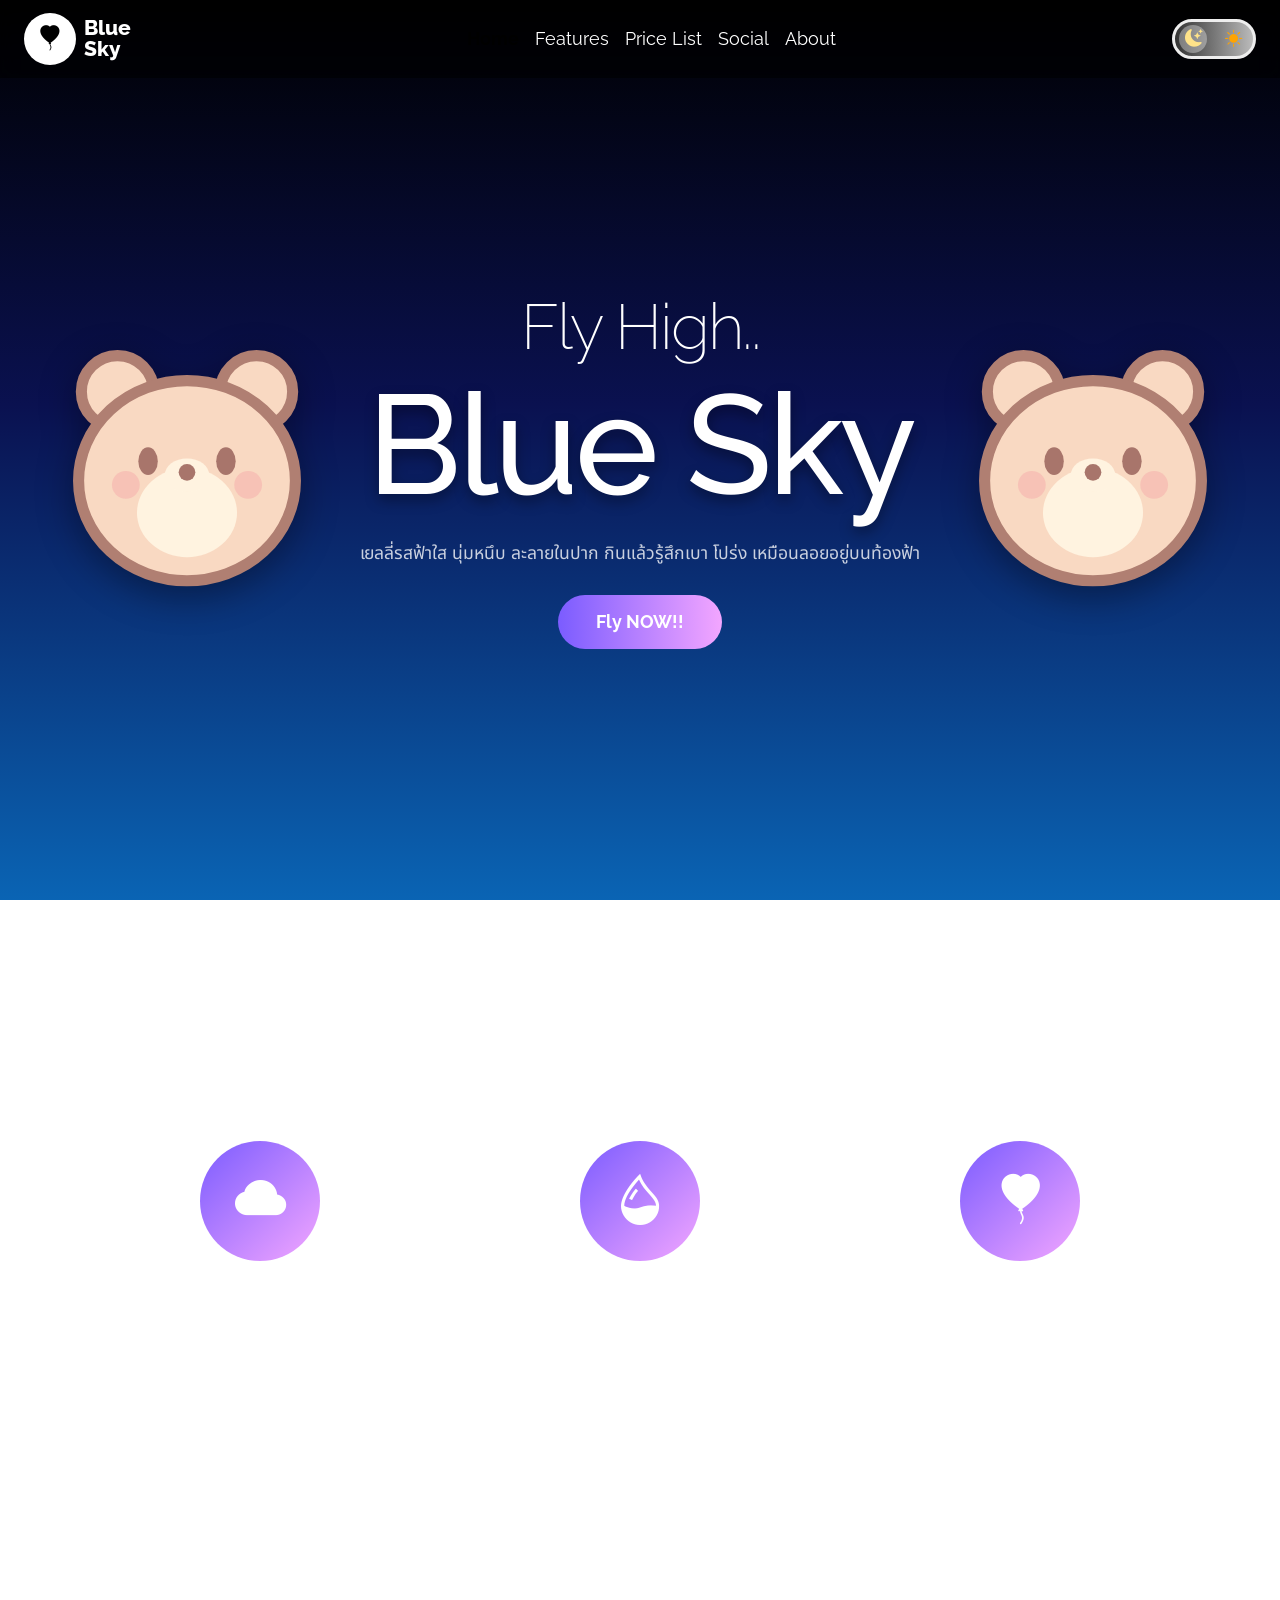
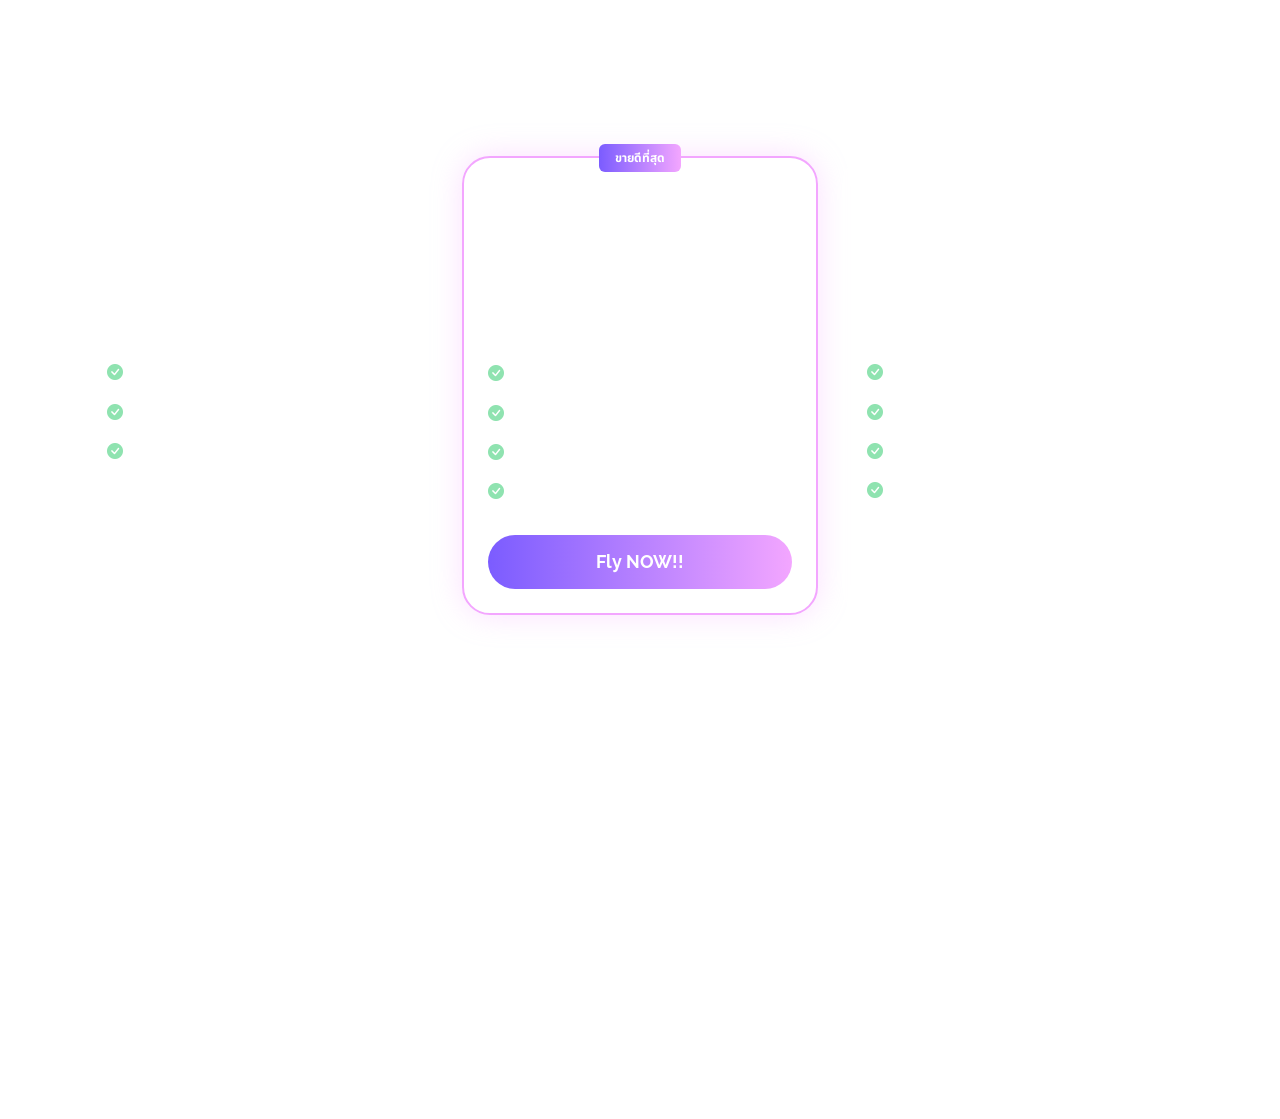
==== index.html @ d8a8af66 "Add files via upload" ====
<!DOCTYPE html>
<html lang="th" data-theme="dark">
<head>
  <meta charset="UTF-8">
  <meta name="viewport" content="width=device-width, initial-scale=1">
  <title>Blue Sky — เยลลี่ที่กินแล้วลอย</title>
  <link href="https://cdn.jsdelivr.net/npm/bootstrap@5.3.3/dist/css/bootstrap.min.css" rel="stylesheet">
  <link href="https://cdn.jsdelivr.net/npm/bootstrap-icons@1.11.3/font/bootstrap-icons.min.css" rel="stylesheet">
  <link href="https://fonts.googleapis.com/css2?family=Raleway:wght@200;400;500;700;800&family=Noto+Sans+Thai:wght@300;400;600;700&display=swap" rel="stylesheet">
  <link href="style.css" rel="stylesheet">
</head>
<body>
<nav class="navbar navbar-expand-lg navbar-bs sticky-top">
  <div class="container-fluid px-3 px-lg-4">
    <a class="navbar-brand d-flex align-items-center gap-2" href="index.html#home">
      <!-- TODO: เปลี่ยน placeholder เป็นโลโก้จริง เช่น <img src="images/logo.png" ...> -->
      <span class="brand-logo"><i class="bi bi-balloon-heart-fill"></i></span>
      <span class="brand-text">Blue<br>Sky</span>
    </a>
    <button class="navbar-toggler" type="button" data-bs-toggle="collapse" data-bs-target="#mainNav" aria-controls="mainNav" aria-expanded="false" aria-label="เปิดเมนู">
      <span class="navbar-toggler-icon"></span>
    </button>
    <div class="collapse navbar-collapse" id="mainNav">
      <ul class="navbar-nav mx-auto">
        <li class="nav-item"><a class="nav-link active" href="index.html#home">Home</a></li>
        <li class="nav-item"><a class="nav-link" href="index.html#features">Features</a></li>
        <li class="nav-item"><a class="nav-link" href="index.html#pricing">Price List</a></li>
        <li class="nav-item"><a class="nav-link" href="index.html#social">Social</a></li>
        <li class="nav-item"><a class="nav-link " href="about.html">About</a></li>
      </ul>
      <div class="theme-toggle ms-lg-3 mt-3 mt-lg-0" id="themeToggle" role="button" tabindex="0" aria-label="สลับโหมดมืด/สว่าง">
        <i class="bi bi-moon-stars-fill moon"></i><i class="bi bi-brightness-high-fill sun"></i>
      </div>
    </div>
  </div>
</nav>

<!-- ================= HEADER / HERO ================= -->
<header id="home" class="hero">
  <div class="container-fluid px-lg-5">
    <div class="row align-items-center text-center g-4">
      <div class="col-lg-3 d-none d-lg-block"><svg class="mascot float-anim" viewBox="0 0 200 200" role="img" aria-label="mascot placeholder (เปลี่ยนเป็นรูปจริงได้)"><g stroke="#b07f72" stroke-width="8" stroke-linejoin="round"><circle cx="50" cy="48" r="26" fill="#f9d9c2"/><circle cx="150" cy="48" r="26" fill="#f9d9c2"/><ellipse cx="100" cy="112" rx="78" ry="72" fill="#f9d9c2"/></g><ellipse cx="100" cy="135" rx="36" ry="32" fill="#fff3e0"/><ellipse cx="72" cy="98" rx="7" ry="10" fill="#a8756b"/><ellipse cx="128" cy="98" rx="7" ry="10" fill="#a8756b"/><ellipse cx="100" cy="108" rx="16" ry="12" fill="#fff3e0"/><circle cx="100" cy="106" r="6" fill="#a8756b"/><circle cx="56" cy="115" r="10" fill="#f6b8b0" opacity=".7"/><circle cx="144" cy="115" r="10" fill="#f6b8b0" opacity=".7"/></svg></div>
      <div class="col-lg-6">
        <p class="hero-sub">Fly High..</p>
        <h1 class="hero-title">Blue Sky</h1>
        <p class="hero-desc text-soft">เยลลี่รสฟ้าใส นุ่มหนึบ ละลายในปาก กินแล้วรู้สึกเบา โปร่ง เหมือนลอยอยู่บนท้องฟ้า</p>
        <a href="#pricing" class="btn btn-fly">Fly NOW!!</a>
      </div>
      <div class="col-lg-3 d-none d-lg-block"><svg class="mascot float-anim flip" viewBox="0 0 200 200" role="img" aria-label="mascot placeholder (เปลี่ยนเป็นรูปจริงได้)"><g stroke="#b07f72" stroke-width="8" stroke-linejoin="round"><circle cx="50" cy="48" r="26" fill="#f9d9c2"/><circle cx="150" cy="48" r="26" fill="#f9d9c2"/><ellipse cx="100" cy="112" rx="78" ry="72" fill="#f9d9c2"/></g><ellipse cx="100" cy="135" rx="36" ry="32" fill="#fff3e0"/><ellipse cx="72" cy="98" rx="7" ry="10" fill="#a8756b"/><ellipse cx="128" cy="98" rx="7" ry="10" fill="#a8756b"/><ellipse cx="100" cy="108" rx="16" ry="12" fill="#fff3e0"/><circle cx="100" cy="106" r="6" fill="#a8756b"/><circle cx="56" cy="115" r="10" fill="#f6b8b0" opacity=".7"/><circle cx="144" cy="115" r="10" fill="#f6b8b0" opacity=".7"/></svg></div>
      <!-- มือถือ/แท็บเล็ต: แสดงน้องหมีด้านล่างแทน -->
      <div class="col-12 d-lg-none"><div class="row justify-content-center g-3">
        <div class="col-5 col-md-3"><svg class="mascot float-anim" viewBox="0 0 200 200" role="img" aria-label="mascot placeholder (เปลี่ยนเป็นรูปจริงได้)"><g stroke="#b07f72" stroke-width="8" stroke-linejoin="round"><circle cx="50" cy="48" r="26" fill="#f9d9c2"/><circle cx="150" cy="48" r="26" fill="#f9d9c2"/><ellipse cx="100" cy="112" rx="78" ry="72" fill="#f9d9c2"/></g><ellipse cx="100" cy="135" rx="36" ry="32" fill="#fff3e0"/><ellipse cx="72" cy="98" rx="7" ry="10" fill="#a8756b"/><ellipse cx="128" cy="98" rx="7" ry="10" fill="#a8756b"/><ellipse cx="100" cy="108" rx="16" ry="12" fill="#fff3e0"/><circle cx="100" cy="106" r="6" fill="#a8756b"/><circle cx="56" cy="115" r="10" fill="#f6b8b0" opacity=".7"/><circle cx="144" cy="115" r="10" fill="#f6b8b0" opacity=".7"/></svg></div><div class="col-5 col-md-3"><svg class="mascot float-anim flip" viewBox="0 0 200 200" role="img" aria-label="mascot placeholder (เปลี่ยนเป็นรูปจริงได้)"><g stroke="#b07f72" stroke-width="8" stroke-linejoin="round"><circle cx="50" cy="48" r="26" fill="#f9d9c2"/><circle cx="150" cy="48" r="26" fill="#f9d9c2"/><ellipse cx="100" cy="112" rx="78" ry="72" fill="#f9d9c2"/></g><ellipse cx="100" cy="135" rx="36" ry="32" fill="#fff3e0"/><ellipse cx="72" cy="98" rx="7" ry="10" fill="#a8756b"/><ellipse cx="128" cy="98" rx="7" ry="10" fill="#a8756b"/><ellipse cx="100" cy="108" rx="16" ry="12" fill="#fff3e0"/><circle cx="100" cy="106" r="6" fill="#a8756b"/><circle cx="56" cy="115" r="10" fill="#f6b8b0" opacity=".7"/><circle cx="144" cy="115" r="10" fill="#f6b8b0" opacity=".7"/></svg></div>
      </div></div>
    </div>
  </div>
</header>

<!-- ================= FEATURES ================= -->
<section id="features" class="section-pad">
  <div class="container">
    <div class="text-center mb-5">
      <h2 class="section-title">ทำไมต้อง Blue Sky</h2>
      <p class="text-soft">เยลลี่ที่ออกแบบมาให้ทุกคำ "เบา" และ "ลอย"</p>
    </div>
    <div class="row g-4">
      <div class="col-12 col-lg-4">
        <div class="glass-card p-4 text-center">
          <div class="feature-icon"><i class="bi bi-cloud-fill"></i></div>
          <h3 class="h4">นุ่มเบาเหมือนก้อนเมฆ</h3>
          <p class="text-soft mb-0">เนื้อเยลลี่นุ่มหนึบแต่ไม่เหนียวติดฟัน ละลายในปากอย่างอ่อนโยน ให้สัมผัสเบาโปร่งทุกคำ</p>
        </div>
      </div>
      <div class="col-12 col-lg-4">
        <div class="glass-card p-4 text-center">
          <div class="feature-icon"><i class="bi bi-droplet-half"></i></div>
          <h3 class="h4">รสฟ้าใส สดชื่น</h3>
          <p class="text-soft mb-0">กลิ่นและรสผลไม้เย็นสดชื่น หวานพอดี ไม่เลี่ยน เหมือนสูดอากาศท้องฟ้ายามเช้า</p>
        </div>
      </div>
      <div class="col-12 col-lg-4">
        <div class="glass-card p-4 text-center">
          <div class="feature-icon"><i class="bi bi-balloon-heart-fill"></i></div>
          <h3 class="h4">กินแล้วรู้สึกลอย</h3>
          <p class="text-soft mb-0">ดีไซน์รสชาติและบรรยากาศที่ทำให้ใจเบา ผ่อนคลาย เหมาะกับช่วงพักสมองหรือแบ่งปันกับเพื่อน</p>
        </div>
      </div>
    </div>
    <p class="text-center text-soft small mt-4 mb-0">* "ลอย" เป็นความรู้สึกเชิงอารมณ์ ไม่ใช่ผลทางการแพทย์</p>
  </div>
</section>

<!-- ================= PRICE LIST (Additional section) ================= -->
<section id="pricing" class="section-pad">
  <div class="container">
    <div class="text-center mb-5">
      <h2 class="section-title">เลือกแพ็กเกจของคุณ</h2>
      <p class="text-soft">เริ่มลอยได้ตั้งแต่กล่องแรก</p>
    </div>
    <div class="row g-4 justify-content-center">
      <div class="col-12 col-md-6 col-lg-4">
        <div class="glass-card p-4 text-center">
          <h3 class="h4">Basic</h3>
          <p class="text-soft">ลองชิมครั้งแรก</p>
          <div class="price">฿59<small> / ซอง</small></div>
          <ul class="list-unstyled price-list text-start my-4">
            <li><i class="bi bi-check-circle-fill"></i>เยลลี่ 1 ซอง (10 ชิ้น)</li>
            <li><i class="bi bi-check-circle-fill"></i>รสออริจินัล Blue Sky</li>
            <li><i class="bi bi-check-circle-fill"></i>สติกเกอร์น้องหมี 1 ดวง</li>
          </ul>
          <a href="#social" class="btn btn-outline-fly w-100">สั่งซื้อ</a>
        </div>
      </div>
      <div class="col-12 col-md-6 col-lg-4">
        <div class="glass-card featured p-4 text-center position-relative">
          <span class="badge badge-pop position-absolute top-0 start-50 translate-middle px-3 py-2">ขายดีที่สุด</span>
          <h3 class="h4">Standard</h3>
          <p class="text-soft">แบ่งปันกับเพื่อน</p>
          <div class="price">฿159<small> / กล่อง</small></div>
          <ul class="list-unstyled price-list text-start my-4">
            <li><i class="bi bi-check-circle-fill"></i>เยลลี่ 3 ซอง (30 ชิ้น)</li>
            <li><i class="bi bi-check-circle-fill"></i>เลือกได้ 2 รสชาติ</li>
            <li><i class="bi bi-check-circle-fill"></i>สติกเกอร์น้องหมี 3 ดวง</li>
            <li><i class="bi bi-check-circle-fill"></i>ส่งฟรีทั่วประเทศ</li>
          </ul>
          <a href="#social" class="btn btn-fly w-100">Fly NOW!!</a>
        </div>
      </div>
      <div class="col-12 col-md-6 col-lg-4">
        <div class="glass-card p-4 text-center">
          <h3 class="h4">Premium</h3>
          <p class="text-soft">ชุดของขวัญสุดพิเศษ</p>
          <div class="price">฿359<small> / เซ็ต</small></div>
          <ul class="list-unstyled price-list text-start my-4">
            <li><i class="bi bi-check-circle-fill"></i>เยลลี่ 8 ซอง (80 ชิ้น)</li>
            <li><i class="bi bi-check-circle-fill"></i>ครบทุกรสชาติ + รสลิมิเต็ด</li>
            <li><i class="bi bi-check-circle-fill"></i>ตุ๊กตาน้องหมี Blue Sky</li>
            <li><i class="bi bi-check-circle-fill"></i>กล่องของขวัญ + การ์ดอวยพร</li>
          </ul>
          <a href="#social" class="btn btn-outline-fly w-100">สั่งซื้อ</a>
        </div>
      </div>
    </div>
  </div>
</section>

<!-- ================= SOCIAL LINK ================= -->
<section id="social" class="section-pad text-center">
  <div class="container">
    <h2 class="section-title">ติดตามเราบนโซเชียลมีเดีย!</h2>
    <p class="text-soft mb-4">อัปเดตรสชาติใหม่ โปรโมชัน และกิจกรรมก่อนใคร</p>
    <a class="social-link" href="https://x.com/" target="_blank" rel="noopener" aria-label="X"><i class="bi bi-twitter-x"></i></a>
    <a class="social-link" href="https://www.facebook.com/" target="_blank" rel="noopener" aria-label="Facebook"><i class="bi bi-facebook"></i></a>
    <a class="social-link" href="https://discord.com/" target="_blank" rel="noopener" aria-label="Discord"><i class="bi bi-discord"></i></a>
    <a class="social-link" href="https://www.instagram.com/" target="_blank" rel="noopener" aria-label="Instagram"><i class="bi bi-instagram"></i></a>
  </div>
</section>

<footer class="text-center"><small>&copy; 2026 Blue Sky Jelly Co., Ltd. — Fly High..</small></footer>

<script src="https://cdn.jsdelivr.net/npm/bootstrap@5.3.3/dist/js/bootstrap.bundle.min.js"></script>
<script src="script.js"></script>
</body>
</html>
---- style.css ----
/* ===== Blue Sky — theme tokens ===== */
:root, [data-theme="dark"] {
  --bg-top: #000000;
  --bg-mid: #0a1150;
  --bg-bottom: #0a64b4;
  --text: #ffffff;
  --text-soft: rgba(255,255,255,.78);
  --card-bg: rgba(255,255,255,.08);
  --card-border: rgba(255,255,255,.18);
  --accent-from: #7b5cff;
  --accent-to: #f3a6ff;
}
[data-theme="light"] {
  --bg-top: #bfe6ff;
  --bg-mid: #7cc4f5;
  --bg-bottom: #3d93e0;
  --text: #0b1b4a;
  --text-soft: rgba(11,27,74,.8);
  --card-bg: rgba(255,255,255,.55);
  --card-border: rgba(255,255,255,.9);
}

body {
  font-family: 'Raleway', 'Noto Sans Thai', sans-serif;
  color: var(--text);
  background: linear-gradient(180deg, var(--bg-top) 0%, var(--bg-mid) 45%, var(--bg-bottom) 100%) fixed;
  min-height: 100vh;
  transition: color .3s;
}
html { scroll-behavior: smooth; }
section { scroll-margin-top: 80px; }
.text-soft { color: var(--text-soft); }

/* ===== Navbar ===== */
.navbar-bs { background: rgba(0,0,0,.55); backdrop-filter: blur(8px); }
.navbar-bs .nav-link { color: #fff; font-size: 1.1rem; padding: .5rem 1.4rem; }
.navbar-bs .nav-link:hover, .navbar-bs .nav-link.active { font-weight: 700; }
.brand-logo {
  width: 52px; height: 52px; border-radius: 50%;
  background: #fff; color: #000; display: grid; place-items: center; font-size: 1.6rem;
}
.brand-text { font-weight: 800; line-height: 1; font-size: 1.3rem; color: #fff; }
.navbar-toggler { border-color: rgba(255,255,255,.5); }
.navbar-toggler-icon { filter: invert(1); }

/* Day / Night toggle */
.theme-toggle {
  position: relative; width: 84px; height: 40px; border-radius: 40px; cursor: pointer;
  border: 3px solid #eee; background: linear-gradient(90deg,#333,#bbb);
  display: flex; align-items: center; justify-content: space-between; padding: 0 10px;
  font-size: 1.1rem;
}
.theme-toggle .moon { color: #ffd54a; }
.theme-toggle .sun  { color: #ffa400; }
.theme-toggle::after {
  content: ""; position: absolute; top: 3px; left: 4px; width: 28px; height: 28px;
  border-radius: 50%; background: rgba(255,255,255,.35); transition: transform .3s;
}
[data-theme="light"] .theme-toggle::after { transform: translateX(42px); }

/* ===== Hero ===== */
.hero { min-height: calc(100vh - 80px); display: flex; align-items: center; padding: 3rem 0 6rem; }
.hero-sub { font-size: clamp(2rem, 5vw, 4.2rem); font-weight: 200; letter-spacing: -2px; margin: 0; }
.hero-title {
  font-size: clamp(3.4rem, 11vw, 9rem); font-weight: 500; letter-spacing: -4px; line-height: 1;
  text-shadow: 0 6px 14px rgba(0,0,0,.35); margin-bottom: 1.5rem;
}
.hero-desc { max-width: 560px; margin: 0 auto 1.8rem; font-size: 1.1rem; }
.btn-fly {
  background: linear-gradient(90deg, var(--accent-from), var(--accent-to));
  color: #fff; font-weight: 700; border: 0; border-radius: 50px; padding: .8rem 2.4rem; font-size: 1.15rem;
}
.btn-fly:hover { color: #fff; filter: brightness(1.1); transform: translateY(-2px); }
.mascot { width: 100%; max-width: 360px; filter: drop-shadow(0 10px 18px rgba(0,0,0,.35)); }
.mascot.flip { transform: scaleX(-1); }
@keyframes bob { 0%,100% { transform: translateY(0); } 50% { transform: translateY(-14px); } }
.float-anim { animation: bob 4s ease-in-out infinite; }
.float-anim.flip { animation-name: bob-flip; }
@keyframes bob-flip { 0%,100% { transform: scaleX(-1) translateY(0); } 50% { transform: scaleX(-1) translateY(-14px); } }
@media (prefers-reduced-motion: reduce) { .float-anim { animation: none; } html { scroll-behavior: auto; } }

/* ===== Section common ===== */
.section-pad { padding: 5rem 0; }
.section-title { font-weight: 300; font-size: clamp(2rem, 4vw, 3rem); letter-spacing: -1px; }

/* ===== Cards (features / pricing / members) ===== */
.glass-card {
  background: var(--card-bg); border: 1px solid var(--card-border);
  border-radius: 28px; backdrop-filter: blur(6px); height: 100%;
}
.feature-icon {
  width: 120px; height: 120px; margin: 0 auto 1.2rem; border-radius: 50%;
  display: grid; place-items: center; font-size: 3.2rem; color: #fff;
  background: linear-gradient(135deg, var(--accent-from), var(--accent-to));
}
.placeholder-img {
  background: repeating-linear-gradient(45deg, rgba(255,255,255,.14), rgba(255,255,255,.14) 10px, rgba(255,255,255,.04) 10px, rgba(255,255,255,.04) 20px);
  border: 2px dashed var(--card-border); color: var(--text-soft);
  display: grid; place-items: center; text-align: center; font-size: .9rem;
}

/* ===== Pricing ===== */
.price { font-size: 3rem; font-weight: 700; }
.price small { font-size: 1rem; font-weight: 400; }
.price-list li { padding: .45rem 0; border-bottom: 1px solid var(--card-border); }
.price-list li:last-child { border-bottom: 0; }
.price-list i { color: #8fe3b0; margin-right: .5rem; }
.featured { border: 2px solid var(--accent-to); box-shadow: 0 0 30px rgba(243,166,255,.35); }
.badge-pop { background: linear-gradient(90deg, var(--accent-from), var(--accent-to)); }
.btn-outline-fly { border: 2px solid var(--text); color: var(--text); border-radius: 50px; font-weight: 600; }
.btn-outline-fly:hover { background: var(--text); color: var(--bg-mid); }

/* ===== Social ===== */
.social-link { font-size: 2.6rem; color: var(--text); margin: 0 .6rem; transition: transform .2s; display: inline-block; }
.social-link:hover { transform: scale(1.2); color: var(--accent-to); }
footer { padding: 2rem 0; color: var(--text-soft); }

/* ===== About / Members ===== */
.page-head { padding: 4rem 0 2rem; }
.member-photo {
  width: 170px; height: 170px; border-radius: 50%; margin: 0 auto 1rem; font-size: 3.5rem;
}
.member-role { color: var(--accent-to); font-weight: 600; }
[data-theme="light"] .member-role { color: #5a3bd6; }
.btn-github { border-radius: 50px; border: 2px solid var(--text); color: var(--text); }
.btn-github:hover { background: var(--text); color: var(--bg-mid); }
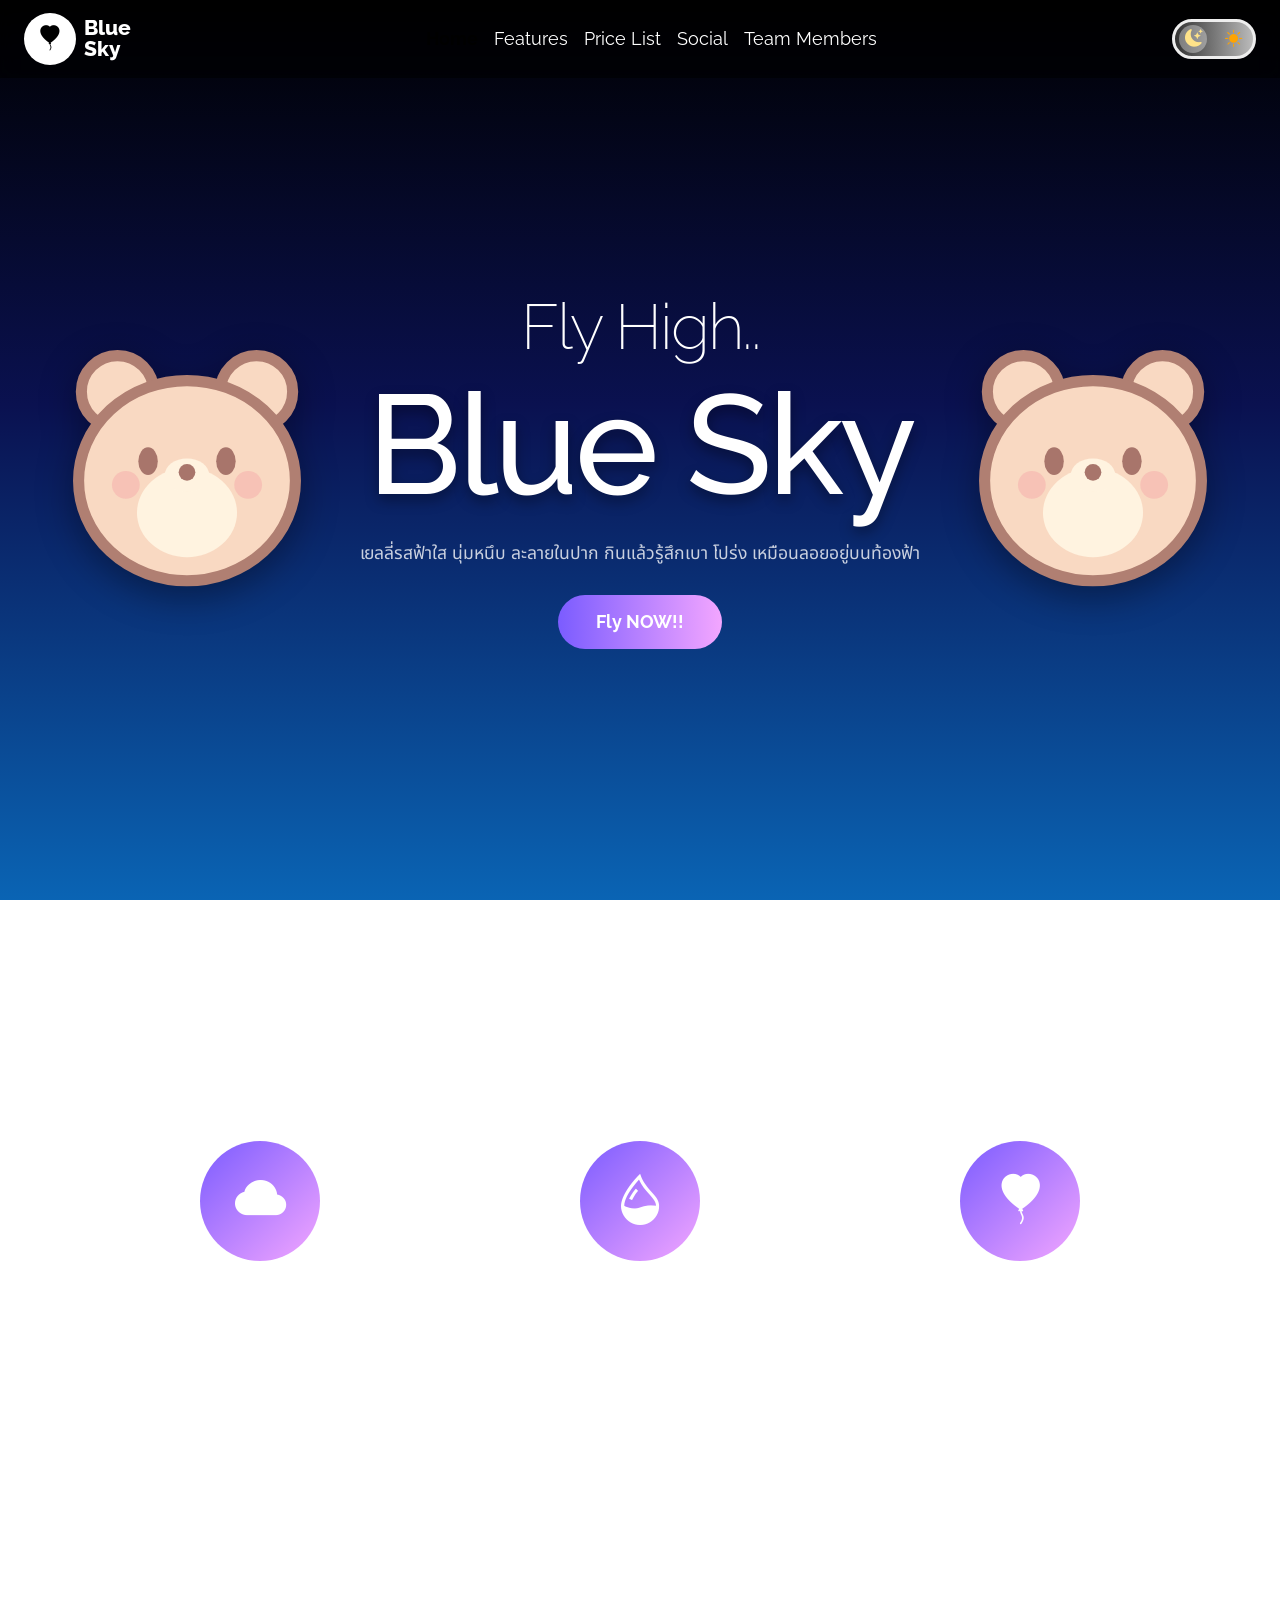
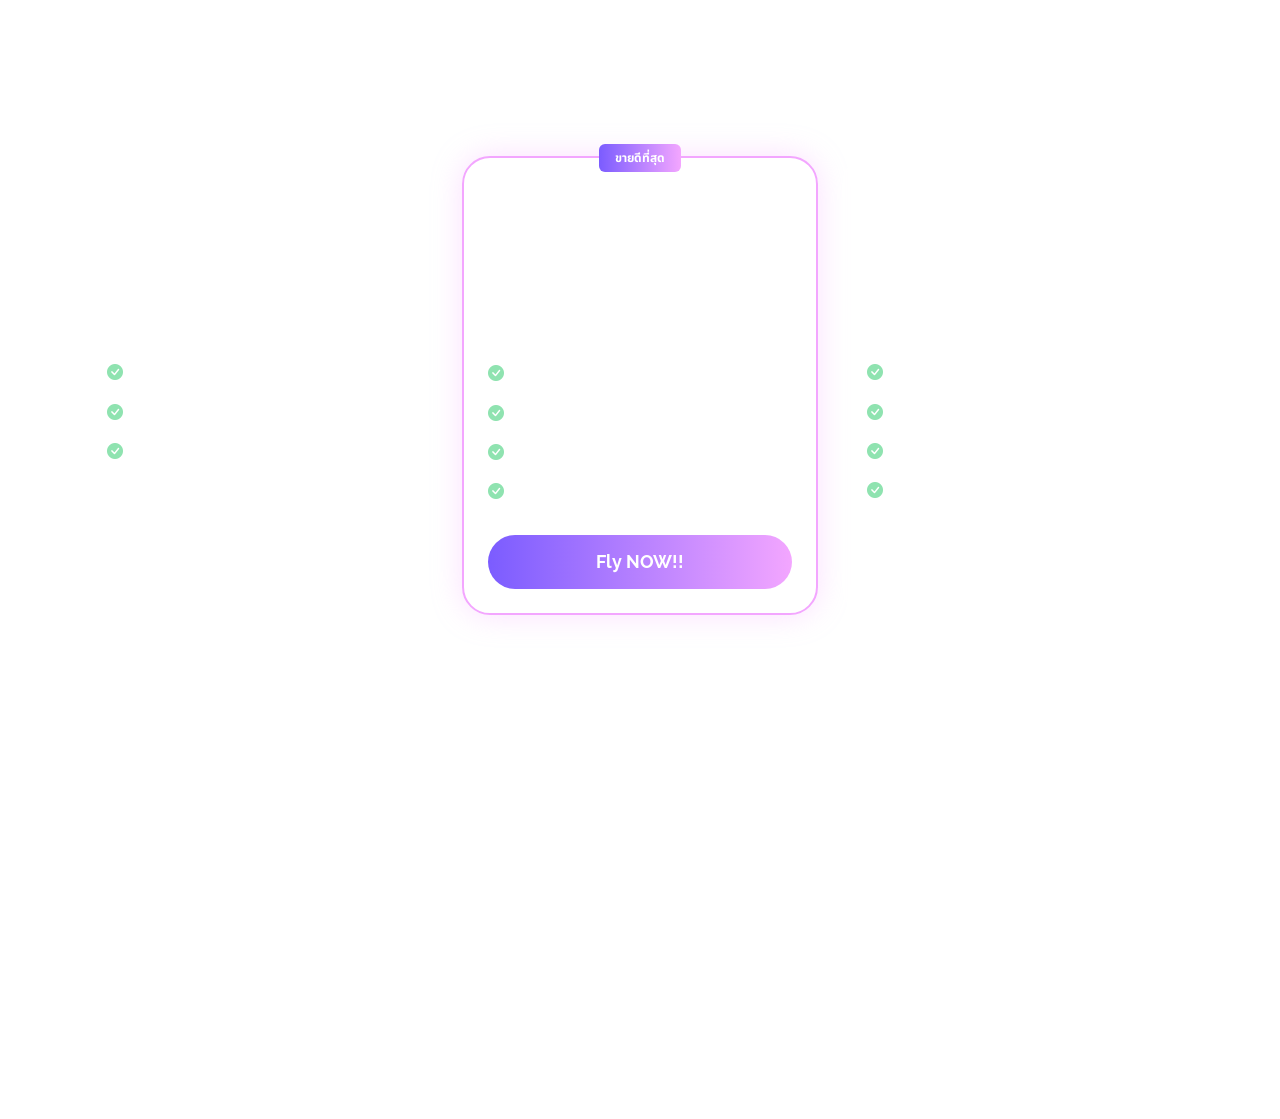
==== commit f01fd80c: "Add files via upload" ====
--- a/index.html
+++ b/index.html
@@ -26,7 +26,7 @@
         <li class="nav-item"><a class="nav-link" href="index.html#features">Features</a></li>
         <li class="nav-item"><a class="nav-link" href="index.html#pricing">Price List</a></li>
         <li class="nav-item"><a class="nav-link" href="index.html#social">Social</a></li>
-        <li class="nav-item"><a class="nav-link " href="about.html">About</a></li>
+        <li class="nav-item"><a class="nav-link " href="about.html">Team Members</a></li>
       </ul>
       <div class="theme-toggle ms-lg-3 mt-3 mt-lg-0" id="themeToggle" role="button" tabindex="0" aria-label="สลับโหมดมืด/สว่าง">
         <i class="bi bi-moon-stars-fill moon"></i><i class="bi bi-brightness-high-fill sun"></i>
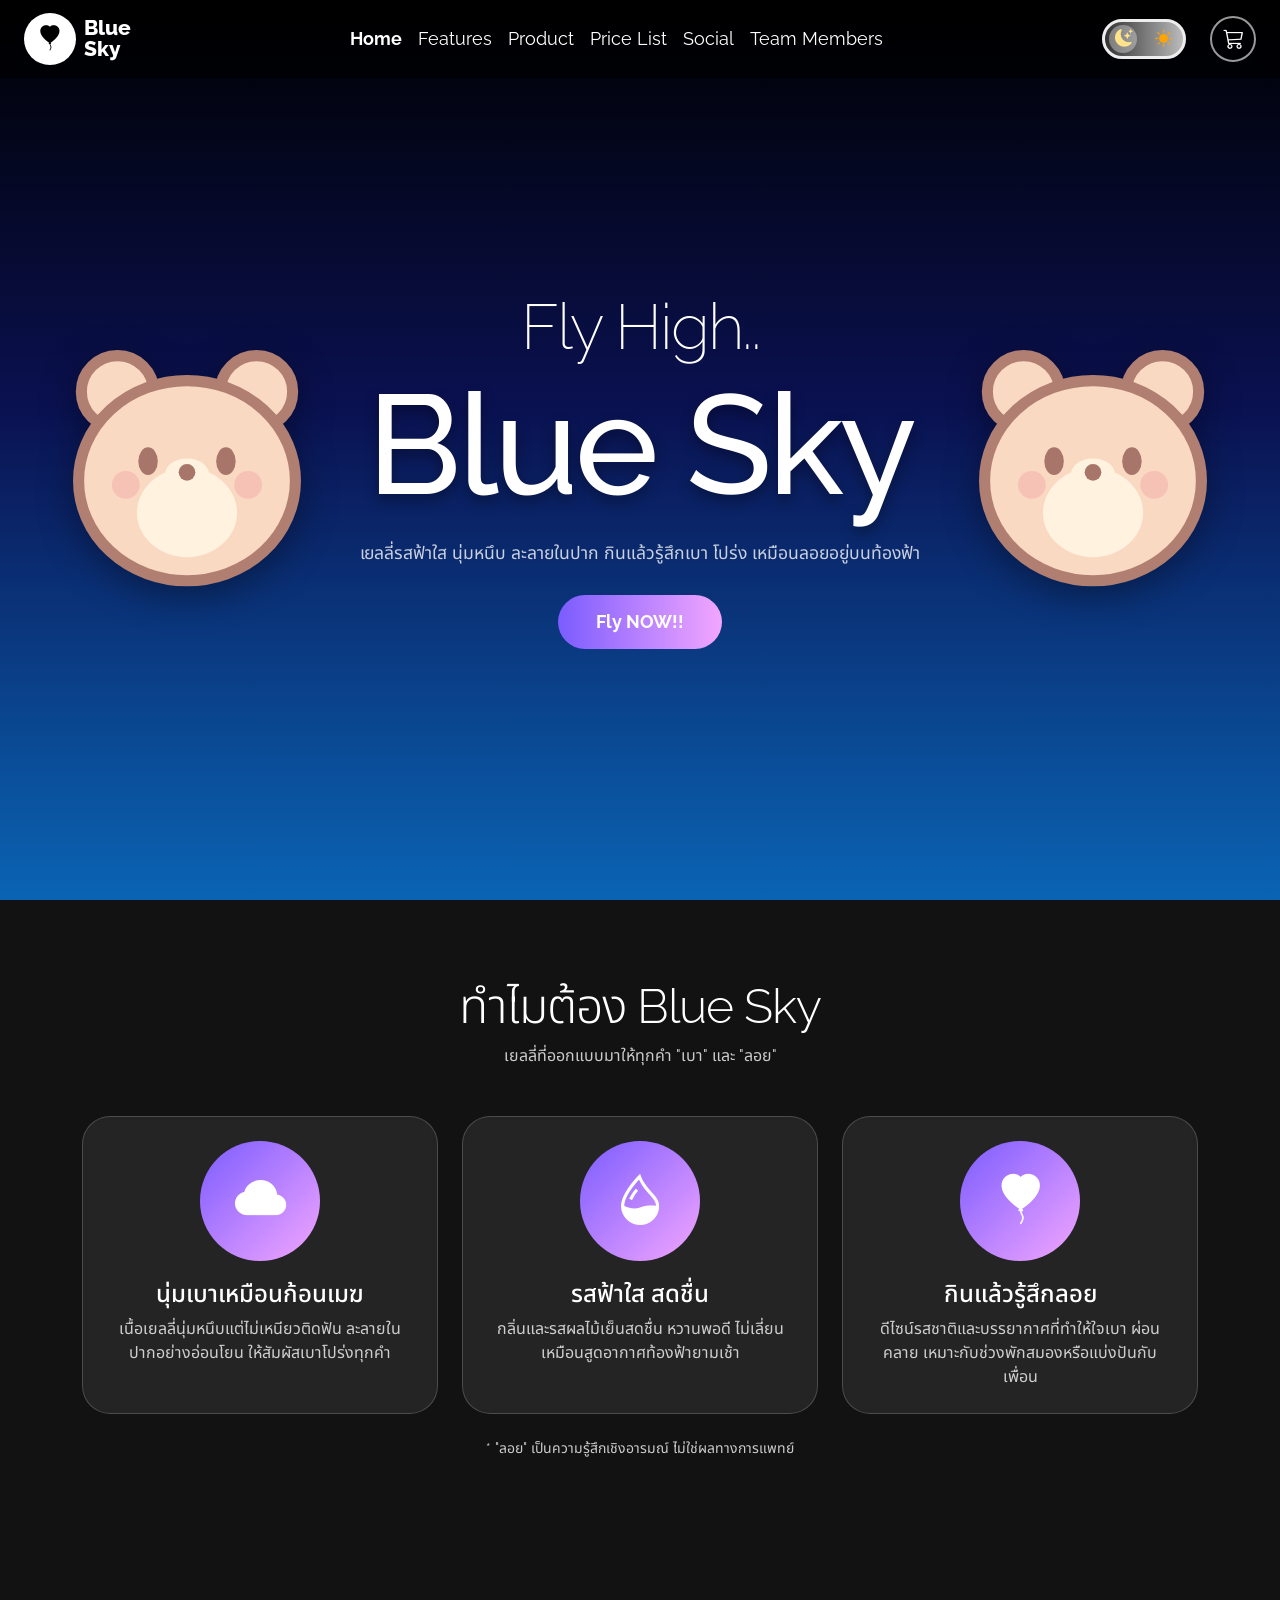
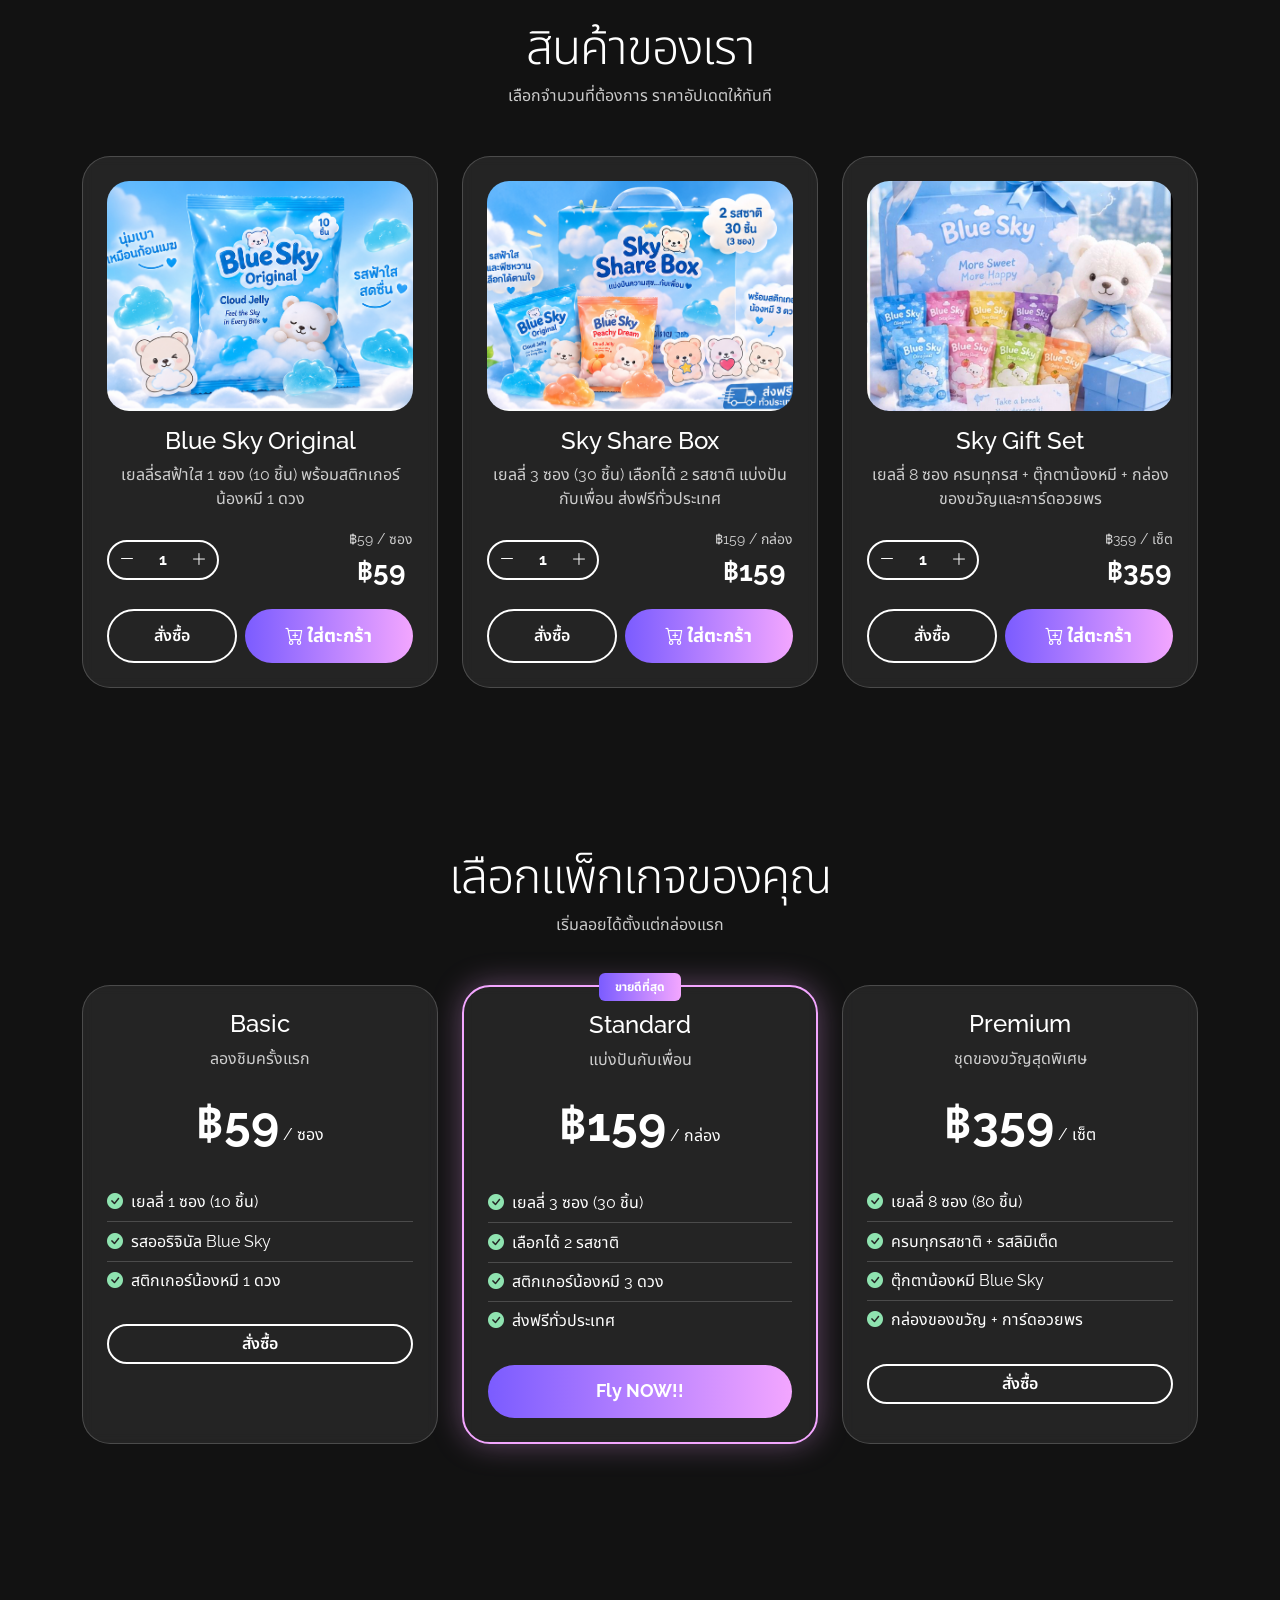
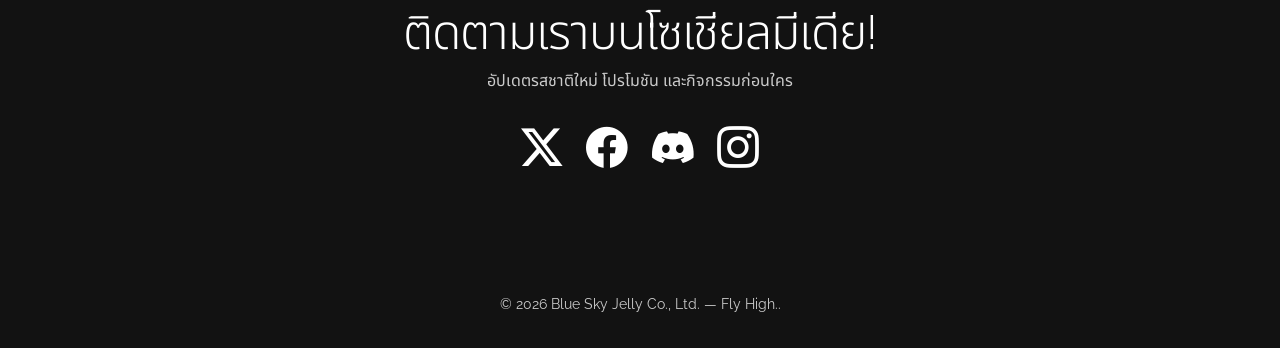
==== commit 34f9a4d0: "Add files via upload" ====
--- a/index.html
+++ b/index.html
@@ -1,163 +1,222 @@
 <!DOCTYPE html>
 <html lang="th" data-theme="dark">
+
 <head>
   <meta charset="UTF-8">
   <meta name="viewport" content="width=device-width, initial-scale=1">
   <title>Blue Sky — เยลลี่ที่กินแล้วลอย</title>
   <link href="https://cdn.jsdelivr.net/npm/bootstrap@5.3.3/dist/css/bootstrap.min.css" rel="stylesheet">
   <link href="https://cdn.jsdelivr.net/npm/bootstrap-icons@1.11.3/font/bootstrap-icons.min.css" rel="stylesheet">
-  <link href="https://fonts.googleapis.com/css2?family=Raleway:wght@200;400;500;700;800&family=Noto+Sans+Thai:wght@300;400;600;700&display=swap" rel="stylesheet">
+  <link
+    href="https://fonts.googleapis.com/css2?family=Raleway:wght@200;400;500;700;800&family=Noto+Sans+Thai:wght@300;400;600;700&display=swap"
+    rel="stylesheet">
   <link href="style.css" rel="stylesheet">
 </head>
-<body>
-<nav class="navbar navbar-expand-lg navbar-bs sticky-top">
-  <div class="container-fluid px-3 px-lg-4">
-    <a class="navbar-brand d-flex align-items-center gap-2" href="index.html#home">
-      <!-- TODO: เปลี่ยน placeholder เป็นโลโก้จริง เช่น <img src="images/logo.png" ...> -->
-      <span class="brand-logo"><i class="bi bi-balloon-heart-fill"></i></span>
-      <span class="brand-text">Blue<br>Sky</span>
-    </a>
-    <button class="navbar-toggler" type="button" data-bs-toggle="collapse" data-bs-target="#mainNav" aria-controls="mainNav" aria-expanded="false" aria-label="เปิดเมนู">
-      <span class="navbar-toggler-icon"></span>
-    </button>
-    <div class="collapse navbar-collapse" id="mainNav">
-      <ul class="navbar-nav mx-auto">
-        <li class="nav-item"><a class="nav-link active" href="index.html#home">Home</a></li>
-        <li class="nav-item"><a class="nav-link" href="index.html#features">Features</a></li>
-        <li class="nav-item"><a class="nav-link" href="index.html#pricing">Price List</a></li>
-        <li class="nav-item"><a class="nav-link" href="index.html#social">Social</a></li>
-        <li class="nav-item"><a class="nav-link " href="about.html">Team Members</a></li>
-      </ul>
-      <div class="theme-toggle ms-lg-3 mt-3 mt-lg-0" id="themeToggle" role="button" tabindex="0" aria-label="สลับโหมดมืด/สว่าง">
-        <i class="bi bi-moon-stars-fill moon"></i><i class="bi bi-brightness-high-fill sun"></i>
-      </div>
-    </div>
-  </div>
-</nav>
-
-<!-- ================= HEADER / HERO ================= -->
-<header id="home" class="hero">
-  <div class="container-fluid px-lg-5">
-    <div class="row align-items-center text-center g-4">
-      <div class="col-lg-3 d-none d-lg-block"><svg class="mascot float-anim" viewBox="0 0 200 200" role="img" aria-label="mascot placeholder (เปลี่ยนเป็นรูปจริงได้)"><g stroke="#b07f72" stroke-width="8" stroke-linejoin="round"><circle cx="50" cy="48" r="26" fill="#f9d9c2"/><circle cx="150" cy="48" r="26" fill="#f9d9c2"/><ellipse cx="100" cy="112" rx="78" ry="72" fill="#f9d9c2"/></g><ellipse cx="100" cy="135" rx="36" ry="32" fill="#fff3e0"/><ellipse cx="72" cy="98" rx="7" ry="10" fill="#a8756b"/><ellipse cx="128" cy="98" rx="7" ry="10" fill="#a8756b"/><ellipse cx="100" cy="108" rx="16" ry="12" fill="#fff3e0"/><circle cx="100" cy="106" r="6" fill="#a8756b"/><circle cx="56" cy="115" r="10" fill="#f6b8b0" opacity=".7"/><circle cx="144" cy="115" r="10" fill="#f6b8b0" opacity=".7"/></svg></div>
-      <div class="col-lg-6">
-        <p class="hero-sub">Fly High..</p>
-        <h1 class="hero-title">Blue Sky</h1>
-        <p class="hero-desc text-soft">เยลลี่รสฟ้าใส นุ่มหนึบ ละลายในปาก กินแล้วรู้สึกเบา โปร่ง เหมือนลอยอยู่บนท้องฟ้า</p>
-        <a href="#pricing" class="btn btn-fly">Fly NOW!!</a>
-      </div>
-      <div class="col-lg-3 d-none d-lg-block"><svg class="mascot float-anim flip" viewBox="0 0 200 200" role="img" aria-label="mascot placeholder (เปลี่ยนเป็นรูปจริงได้)"><g stroke="#b07f72" stroke-width="8" stroke-linejoin="round"><circle cx="50" cy="48" r="26" fill="#f9d9c2"/><circle cx="150" cy="48" r="26" fill="#f9d9c2"/><ellipse cx="100" cy="112" rx="78" ry="72" fill="#f9d9c2"/></g><ellipse cx="100" cy="135" rx="36" ry="32" fill="#fff3e0"/><ellipse cx="72" cy="98" rx="7" ry="10" fill="#a8756b"/><ellipse cx="128" cy="98" rx="7" ry="10" fill="#a8756b"/><ellipse cx="100" cy="108" rx="16" ry="12" fill="#fff3e0"/><circle cx="100" cy="106" r="6" fill="#a8756b"/><circle cx="56" cy="115" r="10" fill="#f6b8b0" opacity=".7"/><circle cx="144" cy="115" r="10" fill="#f6b8b0" opacity=".7"/></svg></div>
-      <!-- มือถือ/แท็บเล็ต: แสดงน้องหมีด้านล่างแทน -->
-      <div class="col-12 d-lg-none"><div class="row justify-content-center g-3">
-        <div class="col-5 col-md-3"><svg class="mascot float-anim" viewBox="0 0 200 200" role="img" aria-label="mascot placeholder (เปลี่ยนเป็นรูปจริงได้)"><g stroke="#b07f72" stroke-width="8" stroke-linejoin="round"><circle cx="50" cy="48" r="26" fill="#f9d9c2"/><circle cx="150" cy="48" r="26" fill="#f9d9c2"/><ellipse cx="100" cy="112" rx="78" ry="72" fill="#f9d9c2"/></g><ellipse cx="100" cy="135" rx="36" ry="32" fill="#fff3e0"/><ellipse cx="72" cy="98" rx="7" ry="10" fill="#a8756b"/><ellipse cx="128" cy="98" rx="7" ry="10" fill="#a8756b"/><ellipse cx="100" cy="108" rx="16" ry="12" fill="#fff3e0"/><circle cx="100" cy="106" r="6" fill="#a8756b"/><circle cx="56" cy="115" r="10" fill="#f6b8b0" opacity=".7"/><circle cx="144" cy="115" r="10" fill="#f6b8b0" opacity=".7"/></svg></div><div class="col-5 col-md-3"><svg class="mascot float-anim flip" viewBox="0 0 200 200" role="img" aria-label="mascot placeholder (เปลี่ยนเป็นรูปจริงได้)"><g stroke="#b07f72" stroke-width="8" stroke-linejoin="round"><circle cx="50" cy="48" r="26" fill="#f9d9c2"/><circle cx="150" cy="48" r="26" fill="#f9d9c2"/><ellipse cx="100" cy="112" rx="78" ry="72" fill="#f9d9c2"/></g><ellipse cx="100" cy="135" rx="36" ry="32" fill="#fff3e0"/><ellipse cx="72" cy="98" rx="7" ry="10" fill="#a8756b"/><ellipse cx="128" cy="98" rx="7" ry="10" fill="#a8756b"/><ellipse cx="100" cy="108" rx="16" ry="12" fill="#fff3e0"/><circle cx="100" cy="106" r="6" fill="#a8756b"/><circle cx="56" cy="115" r="10" fill="#f6b8b0" opacity=".7"/><circle cx="144" cy="115" r="10" fill="#f6b8b0" opacity=".7"/></svg></div>
-      </div></div>
-    </div>
-  </div>
-</header>
-
-<!-- ================= FEATURES ================= -->
-<section id="features" class="section-pad">
-  <div class="container">
-    <div class="text-center mb-5">
-      <h2 class="section-title">ทำไมต้อง Blue Sky</h2>
-      <p class="text-soft">เยลลี่ที่ออกแบบมาให้ทุกคำ "เบา" และ "ลอย"</p>
-    </div>
-    <div class="row g-4">
-      <div class="col-12 col-lg-4">
-        <div class="glass-card p-4 text-center">
-          <div class="feature-icon"><i class="bi bi-cloud-fill"></i></div>
-          <h3 class="h4">นุ่มเบาเหมือนก้อนเมฆ</h3>
-          <p class="text-soft mb-0">เนื้อเยลลี่นุ่มหนึบแต่ไม่เหนียวติดฟัน ละลายในปากอย่างอ่อนโยน ให้สัมผัสเบาโปร่งทุกคำ</p>
-        </div>
-      </div>
-      <div class="col-12 col-lg-4">
-        <div class="glass-card p-4 text-center">
-          <div class="feature-icon"><i class="bi bi-droplet-half"></i></div>
-          <h3 class="h4">รสฟ้าใส สดชื่น</h3>
-          <p class="text-soft mb-0">กลิ่นและรสผลไม้เย็นสดชื่น หวานพอดี ไม่เลี่ยน เหมือนสูดอากาศท้องฟ้ายามเช้า</p>
-        </div>
-      </div>
-      <div class="col-12 col-lg-4">
-        <div class="glass-card p-4 text-center">
-          <div class="feature-icon"><i class="bi bi-balloon-heart-fill"></i></div>
-          <h3 class="h4">กินแล้วรู้สึกลอย</h3>
-          <p class="text-soft mb-0">ดีไซน์รสชาติและบรรยากาศที่ทำให้ใจเบา ผ่อนคลาย เหมาะกับช่วงพักสมองหรือแบ่งปันกับเพื่อน</p>
-        </div>
-      </div>
-    </div>
-    <p class="text-center text-soft small mt-4 mb-0">* "ลอย" เป็นความรู้สึกเชิงอารมณ์ ไม่ใช่ผลทางการแพทย์</p>
-  </div>
-</section>
-
-<!-- ================= PRICE LIST (Additional section) ================= -->
-<section id="pricing" class="section-pad">
-  <div class="container">
-    <div class="text-center mb-5">
-      <h2 class="section-title">เลือกแพ็กเกจของคุณ</h2>
-      <p class="text-soft">เริ่มลอยได้ตั้งแต่กล่องแรก</p>
-    </div>
-    <div class="row g-4 justify-content-center">
-      <div class="col-12 col-md-6 col-lg-4">
-        <div class="glass-card p-4 text-center">
-          <h3 class="h4">Basic</h3>
-          <p class="text-soft">ลองชิมครั้งแรก</p>
-          <div class="price">฿59<small> / ซอง</small></div>
-          <ul class="list-unstyled price-list text-start my-4">
-            <li><i class="bi bi-check-circle-fill"></i>เยลลี่ 1 ซอง (10 ชิ้น)</li>
-            <li><i class="bi bi-check-circle-fill"></i>รสออริจินัล Blue Sky</li>
-            <li><i class="bi bi-check-circle-fill"></i>สติกเกอร์น้องหมี 1 ดวง</li>
-          </ul>
-          <a href="#social" class="btn btn-outline-fly w-100">สั่งซื้อ</a>
-        </div>
-      </div>
-      <div class="col-12 col-md-6 col-lg-4">
-        <div class="glass-card featured p-4 text-center position-relative">
-          <span class="badge badge-pop position-absolute top-0 start-50 translate-middle px-3 py-2">ขายดีที่สุด</span>
-          <h3 class="h4">Standard</h3>
-          <p class="text-soft">แบ่งปันกับเพื่อน</p>
-          <div class="price">฿159<small> / กล่อง</small></div>
-          <ul class="list-unstyled price-list text-start my-4">
-            <li><i class="bi bi-check-circle-fill"></i>เยลลี่ 3 ซอง (30 ชิ้น)</li>
-            <li><i class="bi bi-check-circle-fill"></i>เลือกได้ 2 รสชาติ</li>
-            <li><i class="bi bi-check-circle-fill"></i>สติกเกอร์น้องหมี 3 ดวง</li>
-            <li><i class="bi bi-check-circle-fill"></i>ส่งฟรีทั่วประเทศ</li>
-          </ul>
-          <a href="#social" class="btn btn-fly w-100">Fly NOW!!</a>
-        </div>
-      </div>
-      <div class="col-12 col-md-6 col-lg-4">
-        <div class="glass-card p-4 text-center">
-          <h3 class="h4">Premium</h3>
-          <p class="text-soft">ชุดของขวัญสุดพิเศษ</p>
-          <div class="price">฿359<small> / เซ็ต</small></div>
-          <ul class="list-unstyled price-list text-start my-4">
-            <li><i class="bi bi-check-circle-fill"></i>เยลลี่ 8 ซอง (80 ชิ้น)</li>
-            <li><i class="bi bi-check-circle-fill"></i>ครบทุกรสชาติ + รสลิมิเต็ด</li>
-            <li><i class="bi bi-check-circle-fill"></i>ตุ๊กตาน้องหมี Blue Sky</li>
-            <li><i class="bi bi-check-circle-fill"></i>กล่องของขวัญ + การ์ดอวยพร</li>
-          </ul>
-          <a href="#social" class="btn btn-outline-fly w-100">สั่งซื้อ</a>
-        </div>
-      </div>
-    </div>
-  </div>
-</section>
-
-<!-- ================= SOCIAL LINK ================= -->
-<section id="social" class="section-pad text-center">
-  <div class="container">
-    <h2 class="section-title">ติดตามเราบนโซเชียลมีเดีย!</h2>
-    <p class="text-soft mb-4">อัปเดตรสชาติใหม่ โปรโมชัน และกิจกรรมก่อนใคร</p>
-    <a class="social-link" href="https://x.com/" target="_blank" rel="noopener" aria-label="X"><i class="bi bi-twitter-x"></i></a>
-    <a class="social-link" href="https://www.facebook.com/" target="_blank" rel="noopener" aria-label="Facebook"><i class="bi bi-facebook"></i></a>
-    <a class="social-link" href="https://discord.com/" target="_blank" rel="noopener" aria-label="Discord"><i class="bi bi-discord"></i></a>
-    <a class="social-link" href="https://www.instagram.com/" target="_blank" rel="noopener" aria-label="Instagram"><i class="bi bi-instagram"></i></a>
-  </div>
-</section>
-
-<footer class="text-center"><small>&copy; 2026 Blue Sky Jelly Co., Ltd. — Fly High..</small></footer>
-
-<script src="https://cdn.jsdelivr.net/npm/bootstrap@5.3.3/dist/js/bootstrap.bundle.min.js"></script>
-<script src="script.js"></script>
+
+<body data-page="home">
+  <div id="site-nav"></div>
+
+  <!-- ================= HEADER / HERO ================= -->
+  <header id="home" class="hero">
+    <div class="container-fluid px-lg-5">
+      <div class="row align-items-center text-center g-4">
+        <div class="col-lg-3 d-none d-lg-block"><svg class="mascot float-anim" viewBox="0 0 200 200" role="img"
+            aria-label="mascot placeholder (เปลี่ยนเป็นรูปจริงได้)">
+            <g stroke="#b07f72" stroke-width="8" stroke-linejoin="round">
+              <circle cx="50" cy="48" r="26" fill="#f9d9c2" />
+              <circle cx="150" cy="48" r="26" fill="#f9d9c2" />
+              <ellipse cx="100" cy="112" rx="78" ry="72" fill="#f9d9c2" />
+            </g>
+            <ellipse cx="100" cy="135" rx="36" ry="32" fill="#fff3e0" />
+            <ellipse cx="72" cy="98" rx="7" ry="10" fill="#a8756b" />
+            <ellipse cx="128" cy="98" rx="7" ry="10" fill="#a8756b" />
+            <ellipse cx="100" cy="108" rx="16" ry="12" fill="#fff3e0" />
+            <circle cx="100" cy="106" r="6" fill="#a8756b" />
+            <circle cx="56" cy="115" r="10" fill="#f6b8b0" opacity=".7" />
+            <circle cx="144" cy="115" r="10" fill="#f6b8b0" opacity=".7" />
+          </svg></div>
+        <div class="col-lg-6">
+          <p class="hero-sub">Fly High..</p>
+          <h1 class="hero-title">Blue Sky</h1>
+          <p class="hero-desc text-soft">เยลลี่รสฟ้าใส นุ่มหนึบ ละลายในปาก กินแล้วรู้สึกเบา โปร่ง เหมือนลอยอยู่บนท้องฟ้า
+          </p>
+          <a href="#pricing" class="btn btn-fly">Fly NOW!!</a>
+        </div>
+        <div class="col-lg-3 d-none d-lg-block"><svg class="mascot float-anim flip" viewBox="0 0 200 200" role="img"
+            aria-label="mascot placeholder (เปลี่ยนเป็นรูปจริงได้)">
+            <g stroke="#b07f72" stroke-width="8" stroke-linejoin="round">
+              <circle cx="50" cy="48" r="26" fill="#f9d9c2" />
+              <circle cx="150" cy="48" r="26" fill="#f9d9c2" />
+              <ellipse cx="100" cy="112" rx="78" ry="72" fill="#f9d9c2" />
+            </g>
+            <ellipse cx="100" cy="135" rx="36" ry="32" fill="#fff3e0" />
+            <ellipse cx="72" cy="98" rx="7" ry="10" fill="#a8756b" />
+            <ellipse cx="128" cy="98" rx="7" ry="10" fill="#a8756b" />
+            <ellipse cx="100" cy="108" rx="16" ry="12" fill="#fff3e0" />
+            <circle cx="100" cy="106" r="6" fill="#a8756b" />
+            <circle cx="56" cy="115" r="10" fill="#f6b8b0" opacity=".7" />
+            <circle cx="144" cy="115" r="10" fill="#f6b8b0" opacity=".7" />
+          </svg></div>
+        <!-- มือถือ/แท็บเล็ต: แสดงน้องหมีด้านล่างแทน -->
+        <div class="col-12 d-lg-none">
+          <div class="row justify-content-center g-3">
+            <div class="col-5 col-md-3"><svg class="mascot float-anim" viewBox="0 0 200 200" role="img"
+                aria-label="mascot placeholder (เปลี่ยนเป็นรูปจริงได้)">
+                <g stroke="#b07f72" stroke-width="8" stroke-linejoin="round">
+                  <circle cx="50" cy="48" r="26" fill="#f9d9c2" />
+                  <circle cx="150" cy="48" r="26" fill="#f9d9c2" />
+                  <ellipse cx="100" cy="112" rx="78" ry="72" fill="#f9d9c2" />
+                </g>
+                <ellipse cx="100" cy="135" rx="36" ry="32" fill="#fff3e0" />
+                <ellipse cx="72" cy="98" rx="7" ry="10" fill="#a8756b" />
+                <ellipse cx="128" cy="98" rx="7" ry="10" fill="#a8756b" />
+                <ellipse cx="100" cy="108" rx="16" ry="12" fill="#fff3e0" />
+                <circle cx="100" cy="106" r="6" fill="#a8756b" />
+                <circle cx="56" cy="115" r="10" fill="#f6b8b0" opacity=".7" />
+                <circle cx="144" cy="115" r="10" fill="#f6b8b0" opacity=".7" />
+              </svg></div>
+            <div class="col-5 col-md-3"><svg class="mascot float-anim flip" viewBox="0 0 200 200" role="img"
+                aria-label="mascot placeholder (เปลี่ยนเป็นรูปจริงได้)">
+                <g stroke="#b07f72" stroke-width="8" stroke-linejoin="round">
+                  <circle cx="50" cy="48" r="26" fill="#f9d9c2" />
+                  <circle cx="150" cy="48" r="26" fill="#f9d9c2" />
+                  <ellipse cx="100" cy="112" rx="78" ry="72" fill="#f9d9c2" />
+                </g>
+                <ellipse cx="100" cy="135" rx="36" ry="32" fill="#fff3e0" />
+                <ellipse cx="72" cy="98" rx="7" ry="10" fill="#a8756b" />
+                <ellipse cx="128" cy="98" rx="7" ry="10" fill="#a8756b" />
+                <ellipse cx="100" cy="108" rx="16" ry="12" fill="#fff3e0" />
+                <circle cx="100" cy="106" r="6" fill="#a8756b" />
+                <circle cx="56" cy="115" r="10" fill="#f6b8b0" opacity=".7" />
+                <circle cx="144" cy="115" r="10" fill="#f6b8b0" opacity=".7" />
+              </svg></div>
+          </div>
+        </div>
+      </div>
+    </div>
+  </header>
+
+  <!-- ================= FEATURES ================= -->
+  <section id="features" class="section-pad">
+    <div class="container">
+      <div class="text-center mb-5">
+        <h2 class="section-title">ทำไมต้อง Blue Sky</h2>
+        <p class="text-soft">เยลลี่ที่ออกแบบมาให้ทุกคำ "เบา" และ "ลอย"</p>
+      </div>
+      <div class="row g-4">
+        <div class="col-12 col-lg-4">
+          <div class="glass-card p-4 text-center">
+            <div class="feature-icon"><i class="bi bi-cloud-fill"></i></div>
+            <h3 class="h4">นุ่มเบาเหมือนก้อนเมฆ</h3>
+            <p class="text-soft mb-0">เนื้อเยลลี่นุ่มหนึบแต่ไม่เหนียวติดฟัน ละลายในปากอย่างอ่อนโยน
+              ให้สัมผัสเบาโปร่งทุกคำ</p>
+          </div>
+        </div>
+        <div class="col-12 col-lg-4">
+          <div class="glass-card p-4 text-center">
+            <div class="feature-icon"><i class="bi bi-droplet-half"></i></div>
+            <h3 class="h4">รสฟ้าใส สดชื่น</h3>
+            <p class="text-soft mb-0">กลิ่นและรสผลไม้เย็นสดชื่น หวานพอดี ไม่เลี่ยน เหมือนสูดอากาศท้องฟ้ายามเช้า</p>
+          </div>
+        </div>
+        <div class="col-12 col-lg-4">
+          <div class="glass-card p-4 text-center">
+            <div class="feature-icon"><i class="bi bi-balloon-heart-fill"></i></div>
+            <h3 class="h4">กินแล้วรู้สึกลอย</h3>
+            <p class="text-soft mb-0">ดีไซน์รสชาติและบรรยากาศที่ทำให้ใจเบา ผ่อนคลาย
+              เหมาะกับช่วงพักสมองหรือแบ่งปันกับเพื่อน</p>
+          </div>
+        </div>
+      </div>
+      <p class="text-center text-soft small mt-4 mb-0">* "ลอย" เป็นความรู้สึกเชิงอารมณ์ ไม่ใช่ผลทางการแพทย์</p>
+    </div>
+  </section>
+
+  <!-- ================= PRODUCT ================= -->
+  <section id="product" class="section-pad">
+    <div class="container">
+      <div class="text-center mb-5">
+        <h2 class="section-title">สินค้าของเรา</h2>
+        <p class="text-soft">เลือกจำนวนที่ต้องการ ราคาอัปเดตให้ทันที</p>
+      </div>
+      <div class="row g-4 justify-content-center" id="productGrid"></div>
+    </div>
+  </section>
+
+  <!-- ================= PRICE LIST (Additional section) ================= -->
+  <section id="pricing" class="section-pad">
+    <div class="container">
+      <div class="text-center mb-5">
+        <h2 class="section-title">เลือกแพ็กเกจของคุณ</h2>
+        <p class="text-soft">เริ่มลอยได้ตั้งแต่กล่องแรก</p>
+      </div>
+      <div class="row g-4 justify-content-center">
+        <div class="col-12 col-md-6 col-lg-4">
+          <div class="glass-card p-4 text-center">
+            <h3 class="h4">Basic</h3>
+            <p class="text-soft">ลองชิมครั้งแรก</p>
+            <div class="price">฿59<small> / ซอง</small></div>
+            <ul class="list-unstyled price-list text-start my-4">
+              <li><i class="bi bi-check-circle-fill"></i>เยลลี่ 1 ซอง (10 ชิ้น)</li>
+              <li><i class="bi bi-check-circle-fill"></i>รสออริจินัล Blue Sky</li>
+              <li><i class="bi bi-check-circle-fill"></i>สติกเกอร์น้องหมี 1 ดวง</li>
+            </ul>
+            <a href="order.html?id=basic" class="btn btn-outline-fly w-100">สั่งซื้อ</a>
+          </div>
+        </div>
+        <div class="col-12 col-md-6 col-lg-4">
+          <div class="glass-card featured p-4 text-center position-relative">
+            <span class="badge badge-pop position-absolute top-0 start-50 translate-middle px-3 py-2">ขายดีที่สุด</span>
+            <h3 class="h4">Standard</h3>
+            <p class="text-soft">แบ่งปันกับเพื่อน</p>
+            <div class="price">฿159<small> / กล่อง</small></div>
+            <ul class="list-unstyled price-list text-start my-4">
+              <li><i class="bi bi-check-circle-fill"></i>เยลลี่ 3 ซอง (30 ชิ้น)</li>
+              <li><i class="bi bi-check-circle-fill"></i>เลือกได้ 2 รสชาติ</li>
+              <li><i class="bi bi-check-circle-fill"></i>สติกเกอร์น้องหมี 3 ดวง</li>
+              <li><i class="bi bi-check-circle-fill"></i>ส่งฟรีทั่วประเทศ</li>
+            </ul>
+            <a href="order.html?id=standard" class="btn btn-fly w-100">Fly NOW!!</a>
+          </div>
+        </div>
+        <div class="col-12 col-md-6 col-lg-4">
+          <div class="glass-card p-4 text-center">
+            <h3 class="h4">Premium</h3>
+            <p class="text-soft">ชุดของขวัญสุดพิเศษ</p>
+            <div class="price">฿359<small> / เซ็ต</small></div>
+            <ul class="list-unstyled price-list text-start my-4">
+              <li><i class="bi bi-check-circle-fill"></i>เยลลี่ 8 ซอง (80 ชิ้น)</li>
+              <li><i class="bi bi-check-circle-fill"></i>ครบทุกรสชาติ + รสลิมิเต็ด</li>
+              <li><i class="bi bi-check-circle-fill"></i>ตุ๊กตาน้องหมี Blue Sky</li>
+              <li><i class="bi bi-check-circle-fill"></i>กล่องของขวัญ + การ์ดอวยพร</li>
+            </ul>
+            <a href="order.html?id=premium" class="btn btn-outline-fly w-100">สั่งซื้อ</a>
+          </div>
+        </div>
+      </div>
+    </div>
+  </section>
+
+  <!-- ================= SOCIAL LINK ================= -->
+  <section id="social" class="section-pad text-center">
+    <div class="container">
+      <h2 class="section-title">ติดตามเราบนโซเชียลมีเดีย!</h2>
+      <p class="text-soft mb-4">อัปเดตรสชาติใหม่ โปรโมชัน และกิจกรรมก่อนใคร</p>
+      <a class="social-link" href="https://x.com/" target="_blank" rel="noopener" aria-label="X"><i
+          class="bi bi-twitter-x"></i></a>
+      <a class="social-link" href="https://www.facebook.com/" target="_blank" rel="noopener" aria-label="Facebook"><i
+          class="bi bi-facebook"></i></a>
+      <a class="social-link" href="https://discord.com/" target="_blank" rel="noopener" aria-label="Discord"><i
+          class="bi bi-discord"></i></a>
+      <a class="social-link" href="https://www.instagram.com/" target="_blank" rel="noopener" aria-label="Instagram"><i
+          class="bi bi-instagram"></i></a>
+    </div>
+  </section>
+
+  <footer class="text-center"><small>&copy; 2026 Blue Sky Jelly Co., Ltd. — Fly High..</small></footer>
+
+  <script src="https://cdn.jsdelivr.net/npm/bootstrap@5.3.3/dist/js/bootstrap.bundle.min.js"></script>
+  <script src="script.js"></script>
 </body>
-</html>
+
+</html>
--- a/style.css
+++ b/style.css
@@ -1,23 +1,25 @@
 /* ===== Blue Sky — theme tokens ===== */
-:root, [data-theme="dark"] {
+:root,
+[data-theme="dark"] {
   --bg-top: #000000;
   --bg-mid: #0a1150;
   --bg-bottom: #0a64b4;
   --text: #ffffff;
-  --text-soft: rgba(255,255,255,.78);
-  --card-bg: rgba(255,255,255,.08);
-  --card-border: rgba(255,255,255,.18);
+  --text-soft: rgba(255, 255, 255, .78);
+  --card-bg: rgba(255, 255, 255, .08);
+  --card-border: rgba(255, 255, 255, .18);
   --accent-from: #7b5cff;
   --accent-to: #f3a6ff;
 }
+
 [data-theme="light"] {
-  --bg-top: #bfe6ff;
-  --bg-mid: #7cc4f5;
-  --bg-bottom: #3d93e0;
+  --bg-top: #cee1f1;
+  --bg-mid: #88bae6;
+  --bg-bottom: #0a64b4;
   --text: #0b1b4a;
   --text-soft: rgba(11,27,74,.8);
-  --card-bg: rgba(255,255,255,.55);
-  --card-border: rgba(255,255,255,.9);
+  --card-bg: rgba(255, 255, 255, 0.55);
+  --card-border: rgba(255, 255, 255, .9);
 }
 
 body {
@@ -27,100 +29,536 @@
   min-height: 100vh;
   transition: color .3s;
 }
-html { scroll-behavior: smooth; }
-section { scroll-margin-top: 80px; }
-.text-soft { color: var(--text-soft); }
+
+html {
+  scroll-behavior: smooth;
+}
+
+section {
+  scroll-margin-top: 80px;
+}
+
+.text-soft {
+  color: var(--text-soft);
+}
 
 /* ===== Navbar ===== */
-.navbar-bs { background: rgba(0,0,0,.55); backdrop-filter: blur(8px); }
-.navbar-bs .nav-link { color: #fff; font-size: 1.1rem; padding: .5rem 1.4rem; }
-.navbar-bs .nav-link:hover, .navbar-bs .nav-link.active { font-weight: 700; }
+.navbar-bs {
+  background: rgba(0, 0, 0, .55);
+  backdrop-filter: blur(8px);
+}
+
+[data-theme="light"] .navbar-bs {
+  background: rgba(206, 225, 241, .55);
+}
+
+.navbar-bs .nav-link {
+  color: #fff;
+  font-size: 1.1rem;
+  padding: .5rem 1.4rem;
+}
+
+[data-theme="light"] .navbar-bs .nav-link {
+  color: #0b1b4a;
+}
+
+.navbar-bs .nav-link:hover,
+.navbar-bs .nav-link.active {
+  font-weight: 700;
+}
+
 .brand-logo {
-  width: 52px; height: 52px; border-radius: 50%;
-  background: #fff; color: #000; display: grid; place-items: center; font-size: 1.6rem;
-}
-.brand-text { font-weight: 800; line-height: 1; font-size: 1.3rem; color: #fff; }
-.navbar-toggler { border-color: rgba(255,255,255,.5); }
-.navbar-toggler-icon { filter: invert(1); }
+  width: 52px;
+  height: 52px;
+  border-radius: 50%;
+  background: #fff;
+  color: #000;
+  display: grid;
+  place-items: center;
+  font-size: 1.6rem;
+}
+
+.brand-text {
+  font-weight: 800;
+  line-height: 1;
+  font-size: 1.3rem;
+  color: #fff;
+}
+
+[data-theme="light"] .navbar-bs .brand-text {
+  color: #0b1b4a;
+}
+
+.navbar-toggler {
+  border-color: rgba(255, 255, 255, .5);
+}
+
+.navbar-toggler-icon {
+  filter: invert(1);
+}
+
+[data-theme="dark"] .navbar-toggler-icon {
+  filter: brightness(0) invert(1);
+}
+
+[data-theme="light"] .navbar-bs .navbar-toggler {
+  border-color: rgba(11, 27, 74, .5);
+}
+
+[data-theme="light"] .navbar-bs .navbar-toggler-icon {
+  filter: none;
+}
+
+[data-theme="light"] .navbar-bs .cart-btn {
+  border-color: rgba(11, 27, 74, .6);
+  color: #0b1b4a;
+}
 
 /* Day / Night toggle */
 .theme-toggle {
-  position: relative; width: 84px; height: 40px; border-radius: 40px; cursor: pointer;
-  border: 3px solid #eee; background: linear-gradient(90deg,#333,#bbb);
-  display: flex; align-items: center; justify-content: space-between; padding: 0 10px;
+  position: relative;
+  width: 84px;
+  height: 40px;
+  border-radius: 40px;
+  cursor: pointer;
+  border: 3px solid #eee;
+  background: linear-gradient(90deg, #333, #bbb);
+  display: flex;
+  align-items: center;
+  justify-content: space-between;
+  padding: 0 10px;
   font-size: 1.1rem;
 }
-.theme-toggle .moon { color: #ffd54a; }
-.theme-toggle .sun  { color: #ffa400; }
+
+.theme-toggle .moon {
+  color: #ffd54a;
+}
+
+.theme-toggle .sun {
+  color: #ffa400;
+}
+
 .theme-toggle::after {
-  content: ""; position: absolute; top: 3px; left: 4px; width: 28px; height: 28px;
-  border-radius: 50%; background: rgba(255,255,255,.35); transition: transform .3s;
-}
-[data-theme="light"] .theme-toggle::after { transform: translateX(42px); }
+  content: "";
+  position: absolute;
+  top: 3px;
+  left: 4px;
+  width: 28px;
+  height: 28px;
+  border-radius: 50%;
+  background: rgba(255, 255, 255, .35);
+  transition: transform .3s;
+}
+
+[data-theme="light"] .theme-toggle::after {
+  transform: translateX(42px);
+}
 
 /* ===== Hero ===== */
-.hero { min-height: calc(100vh - 80px); display: flex; align-items: center; padding: 3rem 0 6rem; }
-.hero-sub { font-size: clamp(2rem, 5vw, 4.2rem); font-weight: 200; letter-spacing: -2px; margin: 0; }
+.hero {
+  min-height: calc(100vh - 80px);
+  display: flex;
+  align-items: center;
+  padding: 3rem 0 6rem;
+}
+
+.hero-sub {
+  font-size: clamp(2rem, 5vw, 4.2rem);
+  font-weight: 200;
+  letter-spacing: -2px;
+  margin: 0;
+}
+
 .hero-title {
-  font-size: clamp(3.4rem, 11vw, 9rem); font-weight: 500; letter-spacing: -4px; line-height: 1;
-  text-shadow: 0 6px 14px rgba(0,0,0,.35); margin-bottom: 1.5rem;
-}
-.hero-desc { max-width: 560px; margin: 0 auto 1.8rem; font-size: 1.1rem; }
+  font-size: clamp(3.4rem, 11vw, 9rem);
+  font-weight: 500;
+  letter-spacing: -4px;
+  line-height: 1;
+  text-shadow: 0 6px 14px rgba(0, 0, 0, .35);
+  margin-bottom: 1.5rem;
+}
+
+.hero-desc {
+  max-width: 560px;
+  margin: 0 auto 1.8rem;
+  font-size: 1.1rem;
+}
+
 .btn-fly {
   background: linear-gradient(90deg, var(--accent-from), var(--accent-to));
-  color: #fff; font-weight: 700; border: 0; border-radius: 50px; padding: .8rem 2.4rem; font-size: 1.15rem;
-}
-.btn-fly:hover { color: #fff; filter: brightness(1.1); transform: translateY(-2px); }
-.mascot { width: 100%; max-width: 360px; filter: drop-shadow(0 10px 18px rgba(0,0,0,.35)); }
-.mascot.flip { transform: scaleX(-1); }
-@keyframes bob { 0%,100% { transform: translateY(0); } 50% { transform: translateY(-14px); } }
-.float-anim { animation: bob 4s ease-in-out infinite; }
-.float-anim.flip { animation-name: bob-flip; }
-@keyframes bob-flip { 0%,100% { transform: scaleX(-1) translateY(0); } 50% { transform: scaleX(-1) translateY(-14px); } }
-@media (prefers-reduced-motion: reduce) { .float-anim { animation: none; } html { scroll-behavior: auto; } }
+  color: #fff;
+  font-weight: 700;
+  border: 0;
+  border-radius: 50px;
+  padding: .8rem 2.4rem;
+  font-size: 1.15rem;
+}
+
+.btn-fly:hover {
+  color: #000;
+  filter: brightness(1.1);
+  transform: translateY(-2px);
+}
+
+.mascot {
+  width: 100%;
+  max-width: 360px;
+  filter: drop-shadow(0 10px 18px rgba(0, 0, 0, .35));
+}
+
+.mascot.flip {
+  transform: scaleX(-1);
+}
+
+@keyframes bob {
+
+  0%,
+  100% {
+    transform: translateY(0);
+  }
+
+  50% {
+    transform: translateY(-14px);
+  }
+}
+
+.float-anim {
+  animation: bob 4s ease-in-out infinite;
+}
+
+.float-anim.flip {
+  animation-name: bob-flip;
+}
+
+@keyframes bob-flip {
+
+  0%,
+  100% {
+    transform: scaleX(-1) translateY(0);
+  }
+
+  50% {
+    transform: scaleX(-1) translateY(-14px);
+  }
+}
+
+@media (prefers-reduced-motion: reduce) {
+  .float-anim {
+    animation: none;
+  }
+
+  html {
+    scroll-behavior: auto;
+  }
+}
 
 /* ===== Section common ===== */
-.section-pad { padding: 5rem 0; }
-.section-title { font-weight: 300; font-size: clamp(2rem, 4vw, 3rem); letter-spacing: -1px; }
+.section-pad {
+  padding: 5rem 0;
+}
+
+.section-title {
+  font-weight: 300;
+  font-size: clamp(2rem, 4vw, 3rem);
+  letter-spacing: -1px;
+}
 
 /* ===== Cards (features / pricing / members) ===== */
 .glass-card {
-  background: var(--card-bg); border: 1px solid var(--card-border);
-  border-radius: 28px; backdrop-filter: blur(6px); height: 100%;
-}
+  background: var(--card-bg);
+  border: 1px solid var(--card-border);
+  border-radius: 28px;
+  backdrop-filter: blur(6px);
+  height: 100%;
+}
+
 .feature-icon {
-  width: 120px; height: 120px; margin: 0 auto 1.2rem; border-radius: 50%;
-  display: grid; place-items: center; font-size: 3.2rem; color: #fff;
+  width: 120px;
+  height: 120px;
+  margin: 0 auto 1.2rem;
+  border-radius: 50%;
+  display: grid;
+  place-items: center;
+  font-size: 3.2rem;
+  color: #fff;
   background: linear-gradient(135deg, var(--accent-from), var(--accent-to));
 }
+
 .placeholder-img {
-  background: repeating-linear-gradient(45deg, rgba(255,255,255,.14), rgba(255,255,255,.14) 10px, rgba(255,255,255,.04) 10px, rgba(255,255,255,.04) 20px);
-  border: 2px dashed var(--card-border); color: var(--text-soft);
-  display: grid; place-items: center; text-align: center; font-size: .9rem;
+  background: repeating-linear-gradient(45deg, rgba(255, 255, 255, .14), rgba(255, 255, 255, .14) 10px, rgba(255, 255, 255, .04) 10px, rgba(255, 255, 255, .04) 20px);
+  border: 2px dashed var(--card-border);
+  color: var(--text-soft);
+  display: grid;
+  place-items: center;
+  text-align: center;
+  font-size: .9rem;
 }
 
 /* ===== Pricing ===== */
-.price { font-size: 3rem; font-weight: 700; }
-.price small { font-size: 1rem; font-weight: 400; }
-.price-list li { padding: .45rem 0; border-bottom: 1px solid var(--card-border); }
-.price-list li:last-child { border-bottom: 0; }
-.price-list i { color: #8fe3b0; margin-right: .5rem; }
-.featured { border: 2px solid var(--accent-to); box-shadow: 0 0 30px rgba(243,166,255,.35); }
-.badge-pop { background: linear-gradient(90deg, var(--accent-from), var(--accent-to)); }
-.btn-outline-fly { border: 2px solid var(--text); color: var(--text); border-radius: 50px; font-weight: 600; }
-.btn-outline-fly:hover { background: var(--text); color: var(--bg-mid); }
+.price {
+  font-size: 3rem;
+  font-weight: 700;
+}
+
+.price small {
+  font-size: 1rem;
+  font-weight: 400;
+}
+
+.price-list li {
+  padding: .45rem 0;
+  border-bottom: 1px solid var(--card-border);
+}
+
+.price-list li:last-child {
+  border-bottom: 0;
+}
+
+.price-list i {
+  color: #8fe3b0;
+  margin-right: .5rem;
+}
+
+.featured {
+  border: 2px solid var(--accent-to);
+  box-shadow: 0 0 30px rgba(243, 166, 255, .35);
+}
+
+.badge-pop {
+  background: linear-gradient(90deg, var(--accent-from), var(--accent-to));
+}
+
+.btn-outline-fly {
+  border: 2px solid var(--text);
+  color: var(--text);
+  border-radius: 50px;
+  font-weight: 600;
+}
+
+.btn-outline-fly:hover {
+  background: var(--text);
+  color: var(--bg-mid);
+}
 
 /* ===== Social ===== */
-.social-link { font-size: 2.6rem; color: var(--text); margin: 0 .6rem; transition: transform .2s; display: inline-block; }
-.social-link:hover { transform: scale(1.2); color: var(--accent-to); }
-footer { padding: 2rem 0; color: var(--text-soft); }
+.social-link {
+  font-size: 2.6rem;
+  color: var(--text);
+  margin: 0 .6rem;
+  transition: transform .2s;
+  display: inline-block;
+}
+
+.social-link:hover {
+  transform: scale(1.2);
+  color: var(--accent-to);
+}
+
+footer {
+  padding: 2rem 0;
+  color: var(--text-soft);
+}
 
 /* ===== About / Members ===== */
-.page-head { padding: 4rem 0 2rem; }
+.page-head {
+  padding: 4rem 0 2rem;
+}
+
 .member-photo {
-  width: 170px; height: 170px; border-radius: 50%; margin: 0 auto 1rem; font-size: 3.5rem;
-}
-.member-role { color: var(--accent-to); font-weight: 600; }
-[data-theme="light"] .member-role { color: #5a3bd6; }
-.btn-github { border-radius: 50px; border: 2px solid var(--text); color: var(--text); }
-.btn-github:hover { background: var(--text); color: var(--bg-mid); }
+  width: 170px;
+  height: 170px;
+  border-radius: 50%;
+  margin: 0 auto 1rem;
+  font-size: 3.5rem;
+}
+
+.member-role {
+  color: var(--accent-to);
+  font-weight: 600;
+}
+
+[data-theme="light"] .member-role {
+  color: #5a3bd6;
+}
+
+.btn-github {
+  border-radius: 50px;
+  border: 2px solid var(--text);
+  color: var(--text);
+}
+
+.btn-github:hover {
+  background: var(--text);
+  color: var(--bg-mid);
+}
+
+/* ===== Cart button / badge ===== */
+.cart-btn {
+  position: relative;
+  background: none;
+  border: 2px solid rgba(255, 255, 255, .6);
+  color: #fff;
+  width: 46px;
+  height: 46px;
+  border-radius: 50%;
+  font-size: 1.3rem;
+  display: grid;
+  place-items: center;
+}
+
+.cart-btn:hover {
+  background: rgba(255, 255, 255, .15);
+}
+
+.cart-badge {
+  position: absolute;
+  top: -6px;
+  right: -6px;
+  min-width: 22px;
+  height: 22px;
+  padding: 0 5px;
+  border-radius: 11px;
+  font-size: .75rem;
+  font-weight: 700;
+  display: grid;
+  place-items: center;
+  background: linear-gradient(90deg, var(--accent-from), var(--accent-to));
+  color: #fff;
+}
+
+.cart-canvas {
+  background: var(--bg-mid);
+  color: var(--text);
+}
+
+[data-theme="light"] .cart-canvas {
+  background: #eaf6ff;
+}
+
+[data-theme="dark"] .cart-canvas .btn-close {
+  filter: invert(1);
+}
+
+.cart-row {
+  display: flex;
+  gap: .9rem;
+  padding: .9rem 0;
+  border-bottom: 1px solid var(--card-border);
+}
+
+/* ===== Product images / quantity ===== */
+.product-img {
+  width: 100%;
+  aspect-ratio: 4 / 3;
+  border-radius: 22px;
+  display: grid;
+  place-items: center;
+  font-size: 4.5rem;
+  color: #fff;
+}
+
+.product-img.thumb {
+  width: 64px;
+  height: 64px;
+  aspect-ratio: 1;
+  border-radius: 16px;
+  font-size: 1.8rem;
+  flex-shrink: 0;
+}
+
+.product-img-lg {
+  font-size: 8rem;
+}
+
+.qty-stepper {
+  display: inline-flex;
+  align-items: center;
+  border: 2px solid var(--text);
+  border-radius: 50px;
+  overflow: hidden;
+}
+
+.btn-qty {
+  background: none;
+  border: 0;
+  color: var(--text);
+  width: 36px;
+  height: 36px;
+  display: grid;
+  place-items: center;
+}
+
+.btn-qty:hover {
+  background: var(--text);
+  color: var(--bg-mid);
+}
+
+.qty-val {
+  min-width: 36px;
+  text-align: center;
+  font-weight: 700;
+}
+
+.btn-fly,
+.btn-outline-fly,
+.btn-qty,
+.cart-btn {
+  transition: transform .2s, filter .2s, background .2s;
+}
+
+.btn-fly.disabled,
+.btn-fly:disabled {
+  opacity: .5;
+  pointer-events: none;
+}
+
+/* ===== Checkout ===== */
+.form-control,
+.form-select {
+  background-color: var(--card-bg);
+  color: var(--text);
+  border-color: var(--card-border);
+}
+
+.form-control:focus,
+.form-select:focus {
+  background-color: var(--card-bg);
+  color: var(--text);
+  border-color: var(--accent-to);
+  box-shadow: 0 0 0 .25rem rgba(243, 166, 255, .25);
+}
+
+.form-control::placeholder {
+  color: var(--text-soft);
+  opacity: .6;
+}
+
+.transfer-box {
+  display: flex;
+  gap: 1rem;
+  align-items: center;
+  padding: 1rem;
+  border: 2px dashed var(--card-border);
+  border-radius: 18px;
+}
+
+.slip-thumb {
+  max-width: 160px;
+  border-radius: 14px;
+  border: 1px solid var(--card-border);
+}
+
+.summary-box {
+  top: 90px;
+  height: auto;
+}
+
+.summary-box .price-list li {
+  display: flex;
+  justify-content: space-between;
+}
+
+:focus-visible {
+  outline: 3px solid var(--accent-to);
+  outline-offset: 2px;
+}
